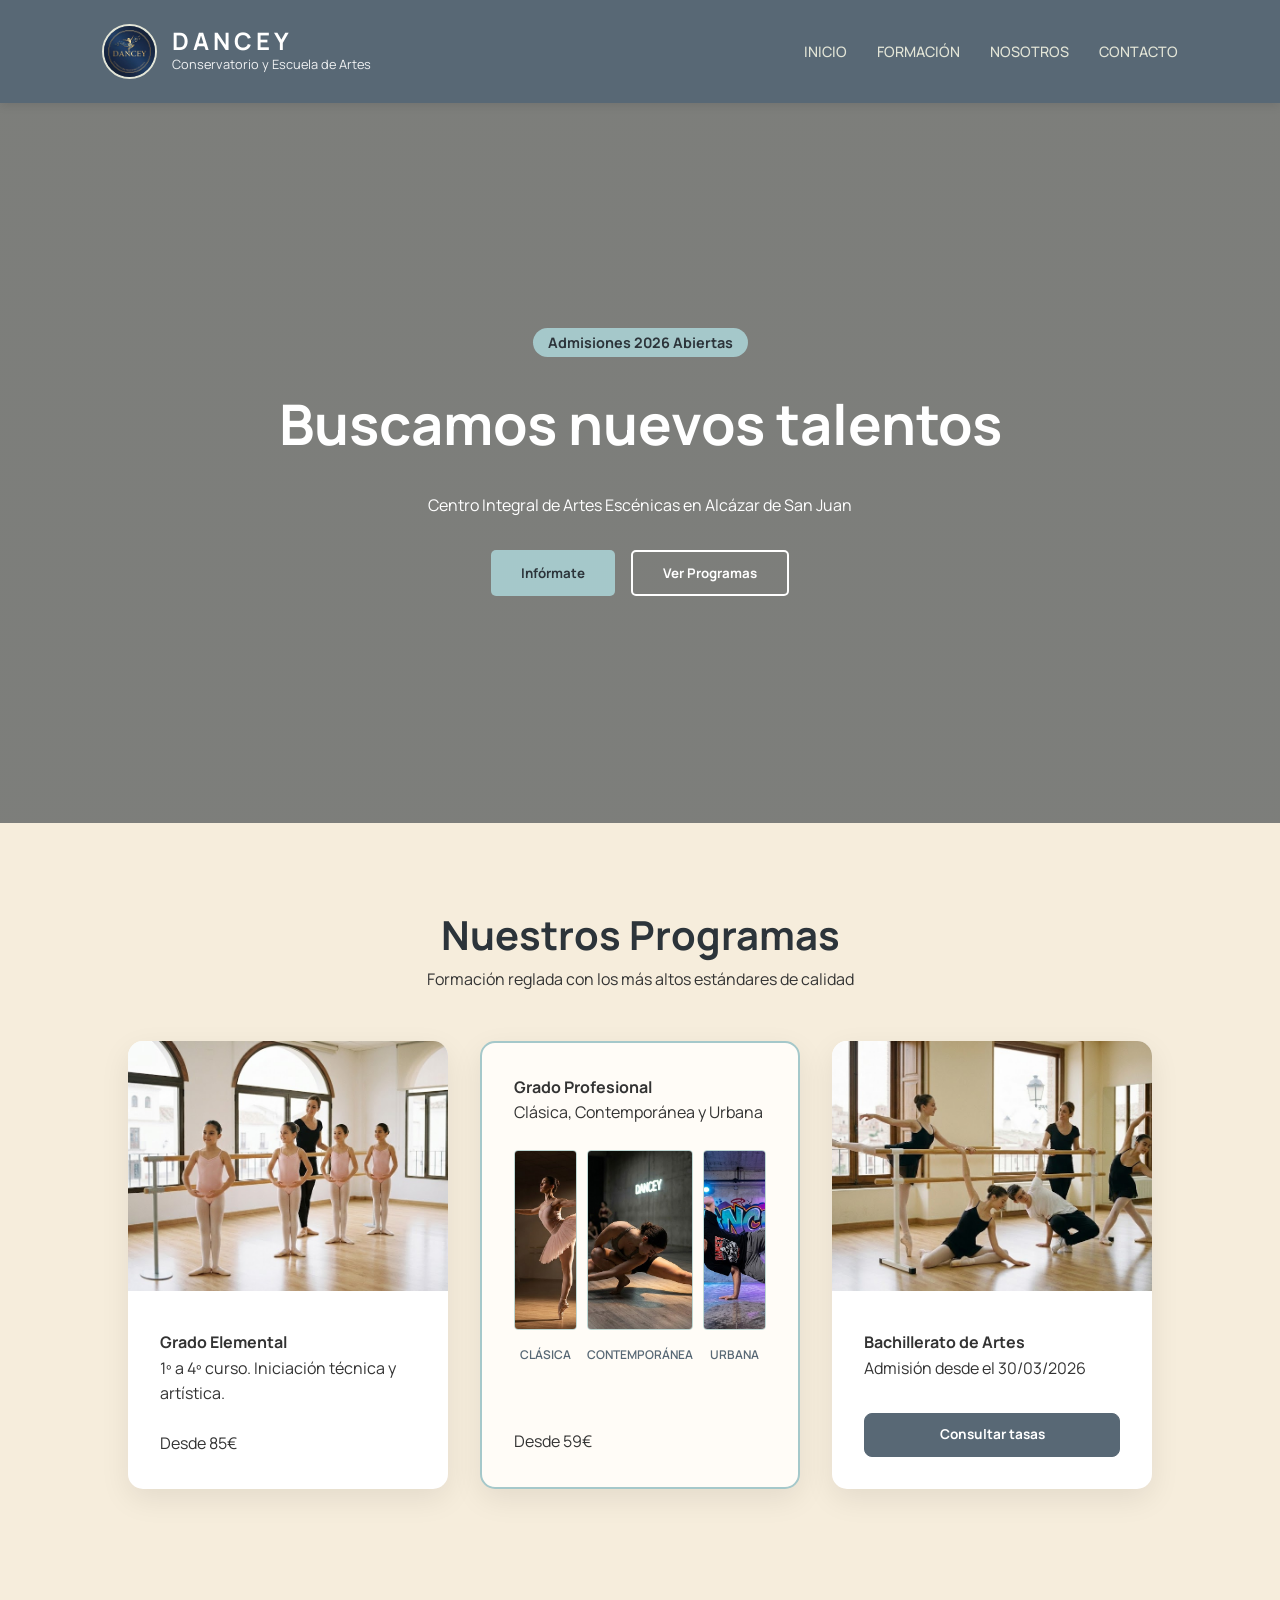
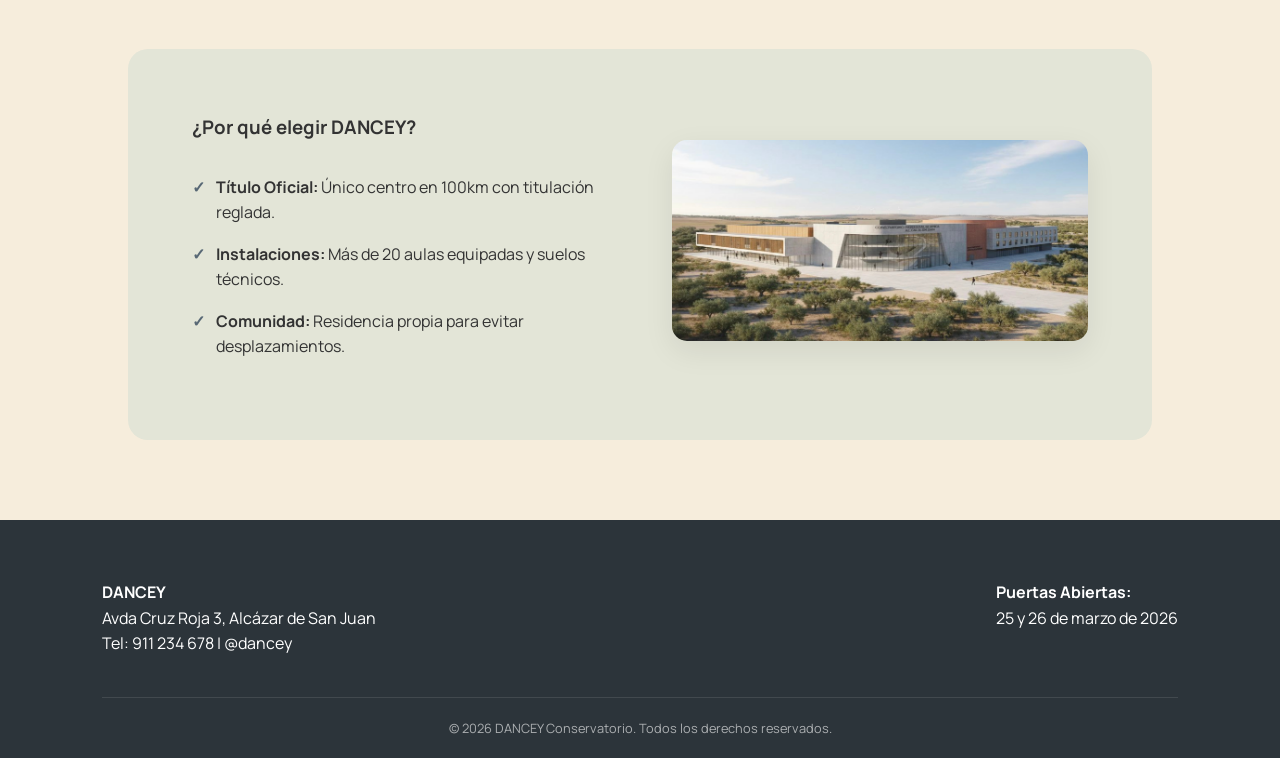
==== Dancey_3erTrimestre_MirunaCarlosAlvaroFatima/index.html @ 624750bc "Add files via upload" ====
<!DOCTYPE html>
<html lang="es">
<head>
    <meta charset="UTF-8">
    <meta name="viewport" content="width=device-width, initial-scale=1.0">
    <title>DANCEY - Conservatorio Profesional de Danza</title>
    <link rel="stylesheet" href="./css/base-style.css">
    <link rel="stylesheet" href="./css/index-style.css">
</head>
<body>

    <header>
        <div class="logo">
            <div class="logo-flex">
                <img src="./img/logo.jpeg" alt="Logo DANCEY" class="logo-img-dancey">
                
                <div class="logo-texto">
                    <h1>DANCEY</h1>
                    <p>Conservatorio y Escuela de Artes</p>
                </div>
            </div>
        </div>
        <nav>
            <ul>
                <li><a href="./index.html">Inicio</a></li>
                <li><a href="./html/formacion.html">Formación</a></li>
                <li><a href="./html/nosotros.html">Nosotros</a></li>
                <li><a href="./html/contacto.html">Contacto</a></li>
            </ul>
        </nav>
    </header>

    <section id="inicio" class="principal">
        <div class="contenido-principal">
            <span class="titulo">Admisiones 2026 Abiertas</span>
            <h2>Buscamos nuevos talentos</h2>
            <p>Centro Integral de Artes Escénicas en Alcázar de San Juan</p>
            <div class="principal-botones">
                <button class="boton-primario" onclick="location.href='#contacto'">Infórmate</button>
                <button class="boton-secundario" onclick="location.href='#formacion'">Ver Programas</button>
            </div>
        </div>
    </section>

    <section id="formacion">
        <div class="seccion-header">
            <h3>Nuestros Programas</h3>
            <p>Formación reglada con los más altos estándares de calidad</p>
        </div>
        
        <div class="cursos-contenedor">
            <article class="curso-tarjeta">
                <div class="tarjeta-imagen">
                    <img src="./img/grado-elemental.jpg" alt="Grado Elemental">
                </div>
                <div class="tarjeta-contenido">
                    <h4>Grado Elemental</h4>
                    <p>1º a 4º curso. Iniciación técnica y artística.</p>
                    <p class="precio">Desde 85€</p>
                </div>
            </article>

            <article class="curso-tarjeta tarjeta-especial">
                <div class="tarjeta-contenido">
                    <h4>Grado Profesional</h4>
                    <p>Clásica, Contemporánea y Urbana</p>
                    
                    <div class="galeria-mini">
                        <div class="galeria-mini-item">
                            <img src="./img/prof-clasica.jpg" alt="Clásica">
                            <span>Clásica</span>
                        </div>
                        <div class="galeria-mini-item">
                            <img src="./img/prof-contemporaneo.jpg" alt="Contemporánea">
                            <span>Contemporánea</span>
                        </div>
                        <div class="galeria-mini-item">
                            <img src="./img/prof-urbano.jpg" alt="Urbana">
                            <span>Urbana</span>
                        </div>
                    </div>

                    <p class="precio">Desde 59€</p>
                </div>
            </article>

            <article class="curso-tarjeta">
                <div class="tarjeta-imagen">
                    <img src="./img/bach-artes.jpg" alt="Bachillerato">
                </div>
                <div class="tarjeta-contenido">
                    <h4>Bachillerato de Artes</h4>
                    <p>Admisión desde el 30/03/2026</p>
                    <p class="precio"><a href="./html/tasas-bach.html">Consultar tasas</a></p>
                </div>
            </article>
        </div>
    </section>

    <section id="servicios">
        <div class="servicios-grid">
            <div class="servicios-texto">
                <h3>¿Por qué elegir DANCEY?</h3>
                <ul class="features-list">
                    <li><strong>Título Oficial:</strong> Único centro en 100km con titulación reglada.</li>
                    <li><strong>Instalaciones:</strong> Más de 20 aulas equipadas y suelos técnicos.</li>
                    <li><strong>Comunidad:</strong> Residencia propia para evitar desplazamientos.</li>
                </ul>
            </div>
            <div class="servicios-img">
                <img src="img/instalaciones.jpg" alt="Instalaciones DANCEY">
            </div>
        </div>
    </section>

    <footer id="contacto">
        <div class="footer-contenido">
            <div class="footer-info">
                <h4>DANCEY</h4>
                <p>Avda Cruz Roja 3, Alcázar de San Juan</p>
                <p>Tel: 911 234 678 | @dancey</p>
            </div>
            <div class="footer-evento">
                <p><strong>Puertas Abiertas:</strong></p>
                <p>25 y 26 de marzo de 2026</p>
            </div>
        </div>
        <div class="footer-boton">
            <p>&copy; 2026 DANCEY Conservatorio. Todos los derechos reservados.</p>
        </div>
    </footer>

    <script src='../js/tasas-bach.js'></script>
</body>
</html>
---- Dancey_3erTrimestre_MirunaCarlosAlvaroFatima/css/base-style.css ----
/* ==========================================================================
    MIRUNA GEORGIANA MATEI (PÁGINA COMPLETA)
   ========================================================================== */

@import url('https://fonts.googleapis.com/css2?family=Manrope:wght@300;500;700&display=swap');

:root {
    --color-principal: #f6eddc;
    --color-enlace: #e3e5d7;
    --color-enlace-visto: #bdd6d2;
    --color-contraste-1: #a5c8ca;
    --color-contraste-2: #586875;
    --color-oscuro: #2c343a;
    --color-texto: #333;
    --fuente-manrope: 'Manrope', sans-serif;
    --shadow: 0 10px 30px rgba(0,0,0,0.08);
}

* {
    margin: 0;
    padding: 0;
    box-sizing: border-box;
}

body {
    font-family: var(--fuente-manrope);
    background-color: var(--color-principal);
    color: var(--color-texto);
    line-height: 1.6;
    overflow-x: hidden;
}

/* ==========================================================================
    2. ESTRUCTURA (Header, Logo, Nav, Footer)
   ========================================================================== */

/* --- Header General --- */
header {
    background-color: var(--color-contraste-2);
    color: white;
    padding: 1.5rem 8%;
    display: flex;
    justify-content: space-between;
    align-items: center;
    position: sticky;
    top: 0;
    z-index: 1000;
    box-shadow: 0 2px 10px rgba(0,0,0,0.1);
}

/* --- Logo --- */
.logo-flex {
    display: flex;
    align-items: center;
    gap: 15px; 
}

.logo-img-dancey {
    width: 55px;
    height: 55px;
    border-radius: 50%; 
    object-fit: cover;  
    border: 2px solid var(--color-enlace); 
    background-color: white; 
}

.logo-texto h1 { 
    margin: 0; 
    line-height: 1.1; 
    font-size: 1.5rem; 
    letter-spacing: 4px; 
}

.logo-texto p { 
    margin: 0; 
    font-size: 0.8rem; 
    opacity: 0.9; 
}

/* --- Navegación --- */
nav ul { 
    display: flex; 
    list-style: none; 
}

nav ul li { 
    margin-left: 30px; 
}

nav a {
    text-decoration: none;
    color: var(--color-enlace);
    font-weight: 500;
    font-size: 0.9rem;
    text-transform: uppercase;
    transition: 0.3s;
}

nav a:hover { 
    color: white; 
}

/* --- Footer --- */
footer {
    background-color: var(--color-oscuro);
    color: white;
    padding: 60px 8% 20px;
}

.footer-contenido {
    display: flex;
    justify-content: space-between;
    border-bottom: 1px solid rgba(255,255,255,0.1);
    padding-bottom: 40px;
    margin-bottom: 20px;
}

.footer-boton { 
    text-align: center; 
    font-size: 0.8rem; 
    opacity: 0.6; 
}
---- Dancey_3erTrimestre_MirunaCarlosAlvaroFatima/css/index-style.css ----
/* ==========================================================================
    MIRUNA GEORGIANA MATEI - DANCEY CSS COMPLETO
   ========================================================================== */

/* 1. CONFIGURACIÓN GLOBAL Y VARIABLES */
@import url('https://fonts.googleapis.com/css2?family=Manrope:wght@300;500;700&display=swap');

:root {
    --color-principal: #f6eddc;
    --color-enlace: #e3e5d7;
    --color-enlace-visto: #bdd6d2;
    --color-contraste-1: #a5c8ca;
    --color-contraste-2: #586875;
    --color-oscuro: #2c343a;
    --color-texto: #333;
    --fuente-manrope: 'Manrope', sans-serif;
    --shadow: 0 10px 30px rgba(0,0,0,0.08);
}


/* 2. ESTRUCTURA Y SECCIONES */
section {
    padding: 5rem 10%;
}

.seccion-header {
    text-align: center;
    margin-bottom: 3rem;
}

.seccion-header h3 {
    font-size: 2.5rem;
    color: var(--color-oscuro);
}

/* 3. HERO SECTION */
.principal {
    height: 80vh;
    background: linear-gradient(rgba(44, 52, 58, 0.6), rgba(44, 52, 58, 0.6)), 
                url('../img/hero-dance.jpg') center/cover no-repeat;
    display: flex;
    align-items: center;
    justify-content: center;
    text-align: center;
    color: white;
}

.titulo {
    background-color: var(--color-contraste-1);
    padding: 5px 15px;
    border-radius: 20px;
    font-size: 0.9rem;
    font-weight: bold;
    color: var(--color-oscuro);
}

.principal h2 {
    font-size: 3.5rem;
    margin: 1.5rem 0;
}

.principal-botones {
    margin-top: 2rem;
    display: flex;
    gap: 1rem;
    justify-content: center;
}

/* 4. BOTONES */
button {
    padding: 12px 30px;
    border-radius: 5px;
    cursor: pointer;
    font-family: var(--fuente-manrope);
    font-weight: bold;
    transition: all 0.3s ease;
    border: none;
}

.boton-primario {
    background-color: var(--color-contraste-1);
    color: var(--color-oscuro);
}

.boton-secundario {
    background-color: transparent;
    border: 2px solid white;
    color: white;
}

button:hover {
    transform: translateY(-3px);
    box-shadow: 0 5px 15px rgba(0,0,0,0.2);
}

/* 5. GRID DE CURSOS */
.cursos-contenedor {
    display: grid;
    grid-template-columns: repeat(3, 1fr);
    gap: 2rem;
    align-items: stretch;
    width: 100%;
}

.curso-tarjeta {
    background: white;
    border-radius: 15px;
    overflow: hidden;
    box-shadow: var(--shadow);
    transition: 0.3s;
    display: flex;
    flex-direction: column;
}

.tarjeta-imagen img {
    width: 100%;
    height: 250px;
    object-fit: cover;
}

.tarjeta-contenido {
    padding: 2rem;
    flex-grow: 1;
    display: flex;
    flex-direction: column;
}

/* TARJETA ESPECIAL (GRADO PROFESIONAL) */
.tarjeta-especial {
    border: 2px solid var(--color-contraste-1);
    background-color: #fffcf7;
}

/* MINI GALERÍA: IMÁGENES ESTRECHAS Y ALARGADAS */
.galeria-mini {
    display: grid;
    grid-template-columns: repeat(3, 1fr);
    gap: 10px;
    margin: 1.5rem 0;
}

.galeria-mini-item {
    text-align: center;
}

.galeria-mini-item img {
    width: 100%;
    height: 180px; 
    border-radius: 4px;
    object-fit: cover;
    border: 1px solid var(--color-enlace-visto);
    transition: transform 0.3s ease;
}

.galeria-mini-item img:hover {
    transform: scale(1.03);
}

.galeria-mini-item span {
    font-size: 0.75rem;
    font-weight: 600;
    display: block;
    margin-top: 8px;
    color: var(--color-contraste-2);
    text-transform: uppercase;
}

/* BOTÓN DE TASAS ESTILIZADO */
.precio {
    margin-top: auto;
    padding-top: 1.5rem;
}

.precio a {
    display: inline-block;
    text-decoration: none;
    background-color: var(--color-contraste-2);
    color: white;
    padding: 10px 20px;
    border-radius: 8px;
    font-size: 0.85rem;
    font-weight: bold;
    transition: all 0.3s ease;
    border: 1.5px solid var(--color-contraste-2);
    text-align: center;
    width: 100%;
}

.precio a:hover {
    background-color: transparent;
    color: var(--color-contraste-2);
}

/* 6. SECCIÓN SERVICIOS */
.servicios-grid {
    display: grid;
    grid-template-columns: 1fr 1fr;
    align-items: center;
    gap: 4rem;
    background: var(--color-enlace);
    padding: 4rem;
    border-radius: 20px;
}

.features-list {
    list-style: none;
    margin-top: 2rem;
}

.features-list li {
    margin-bottom: 1rem;
    padding-left: 1.5rem;
    position: relative;
}

.features-list li::before {
    content: '✓';
    position: absolute;
    left: 0;
    color: var(--color-contraste-2);
    font-weight: bold;
}

.servicios-img img {
    width: 100%;
    border-radius: 15px;
    box-shadow: var(--shadow);
}

/* ==========================================================================
    7. MEDIA QUERIES (RESPONSIVE)
   ========================================================================== */

/* Tablets y pantallas medianas */
@media (min-width: 851px) and (max-width: 1024px) {
    section {
        padding: 4rem 5%;
    }
    
    .principal h2 {
        font-size: 2.8rem;
    }
}

/* Móviles */
@media (max-width: 850px) {
    .cursos-contenedor {
        grid-template-columns: 1fr; /* Una tarjeta por fila */
    }

    .servicios-grid {
        grid-template-columns: 1fr;
        padding: 2rem;
        gap: 2rem;
    }

    .principal h2 {
        font-size: 2.2rem;
    }

    .principal-botones {
        flex-direction: column;
    }
}
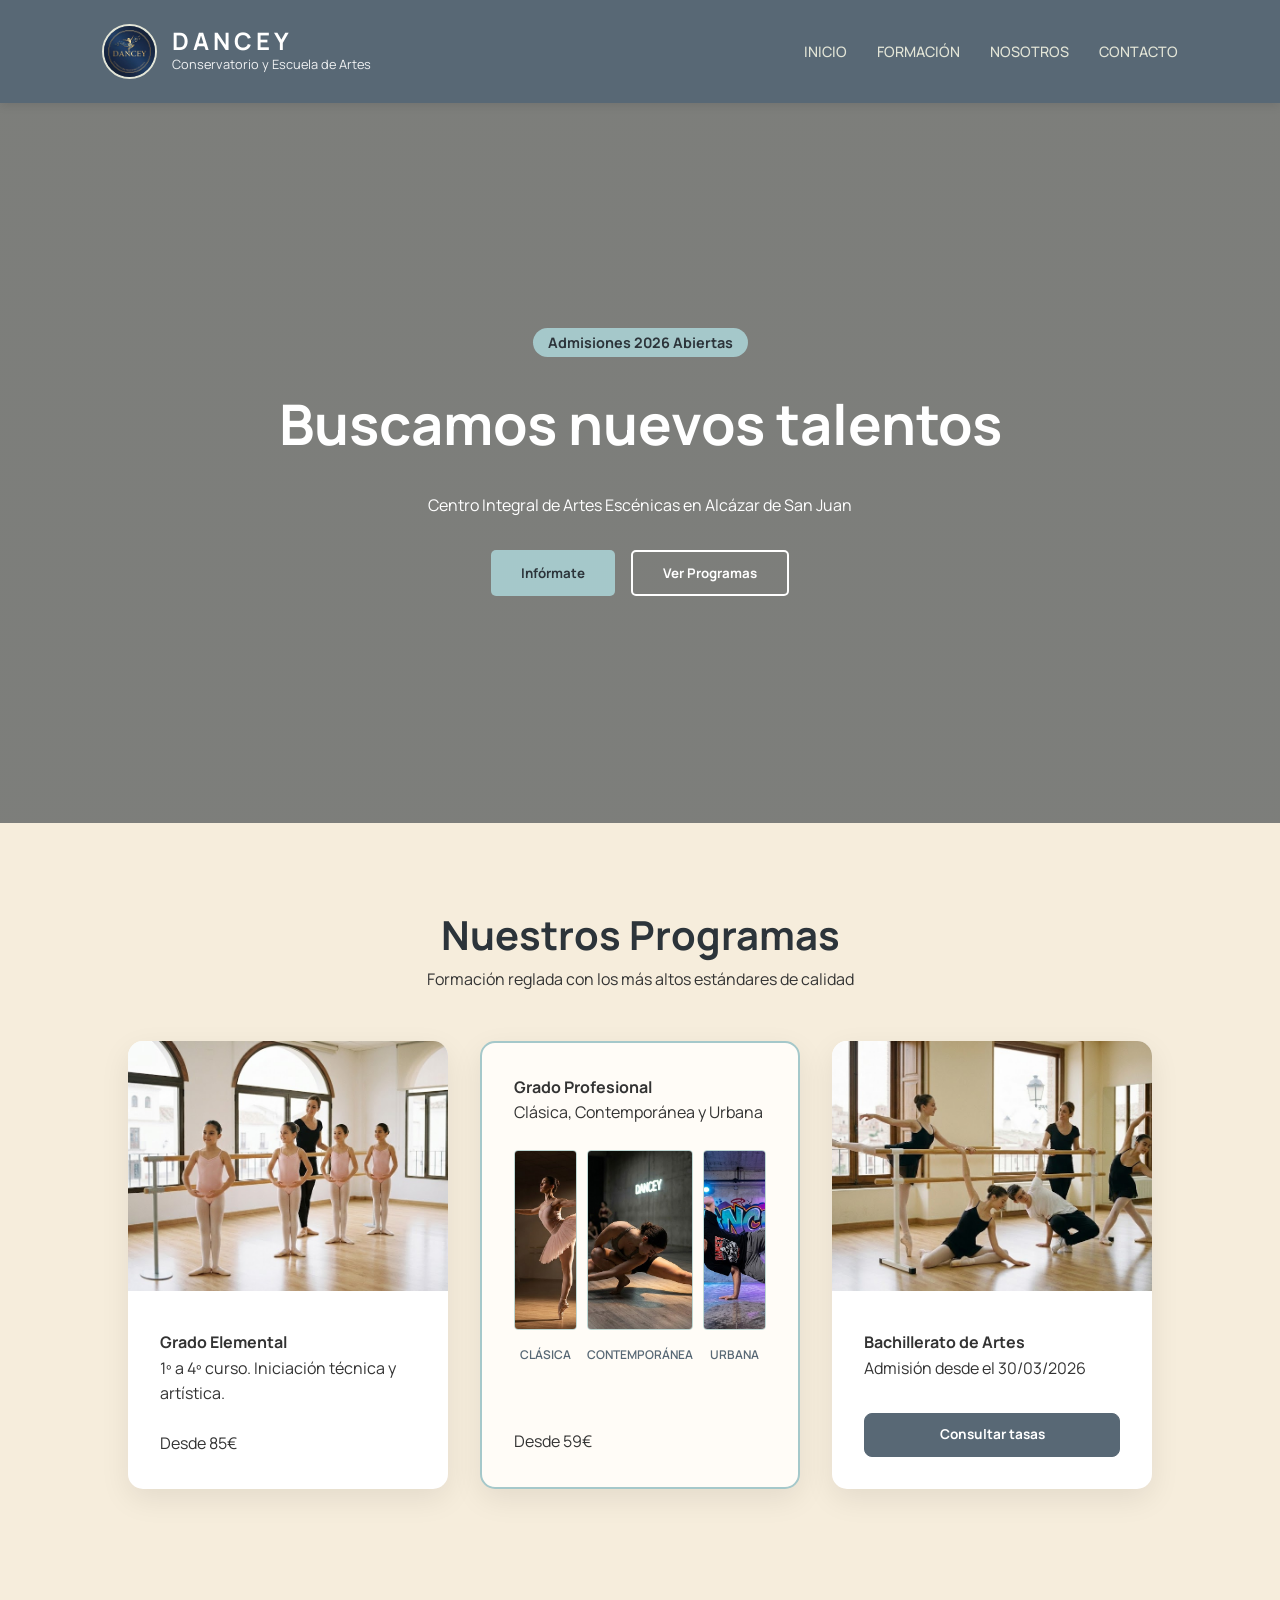
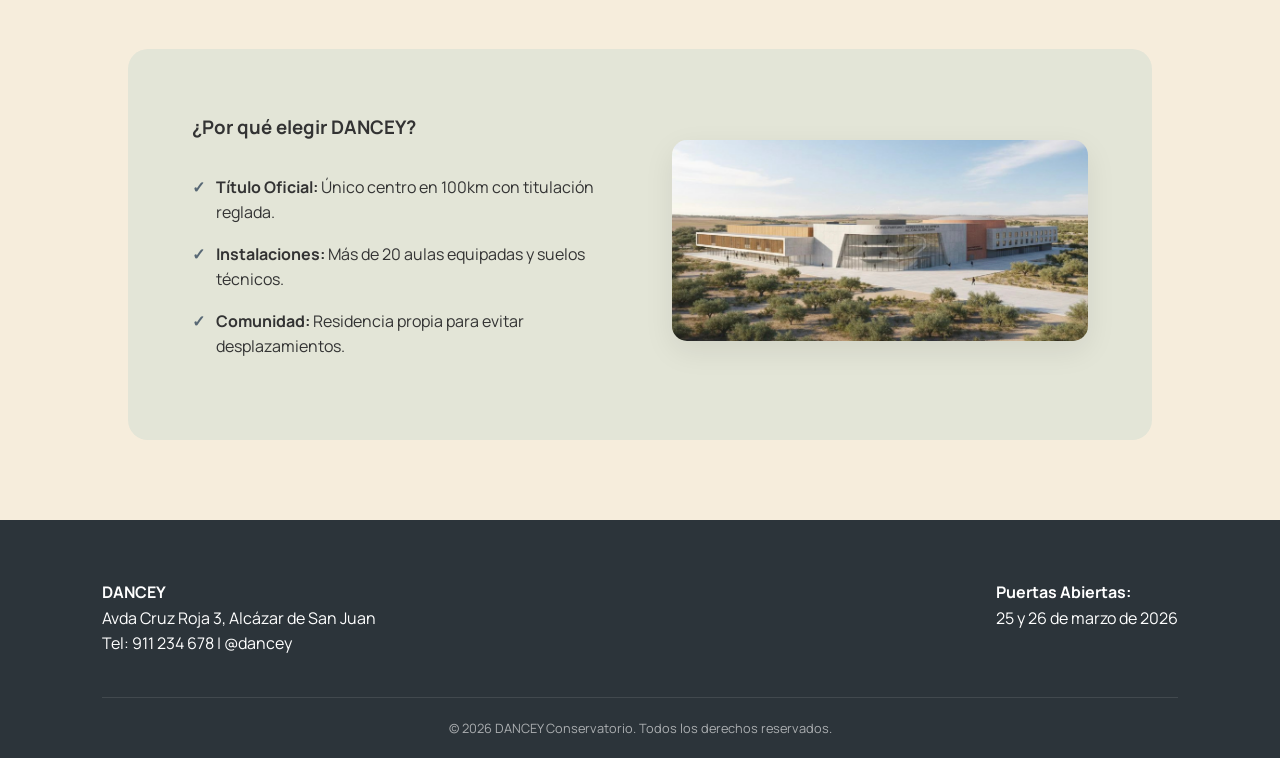
==== commit 5ed1dde0: "cambios finales nos dieron errores que al princpio no daban, pero fuero arreglados" ====
--- a/Dancey_3erTrimestre_MirunaCarlosAlvaroFatima/index.html
+++ b/Dancey_3erTrimestre_MirunaCarlosAlvaroFatima/index.html
@@ -7,28 +7,28 @@
     <link rel="stylesheet" href="./css/base-style.css">
     <link rel="stylesheet" href="./css/index-style.css">
 </head>
-<body>
+<body onresize="visibilityCheck()" onload="visibilityCheck()">
+        <header>
+            <div class="menu">
+                <div class="logo-flex">
+                    <img src="./img/logo.jpeg" alt="Logo DANCEY" class="logo-img-dancey">
 
-    <header>
-        <div class="logo">
-            <div class="logo-flex">
-                <img src="./img/logo.jpeg" alt="Logo DANCEY" class="logo-img-dancey">
-                
-                <div class="logo-texto">
-                    <h1>DANCEY</h1>
-                    <p>Conservatorio y Escuela de Artes</p>
+                    <div class="logo-texto">
+                        <h1>DANCEY</h1>
+                        <p>Conservatorio y Escuela de Artes</p>
+                    </div>
                 </div>
+                <nav>
+                    <ul>
+                        <li><a href="./index.html">Inicio</a></li>
+                        <li><a href="html/formacion.html">Formación</a></li>
+                        <li><a href="html/nosotros.html">Nosotros</a></li>
+                        <li><a href="html/contacto.html">Contacto</a></li>
+                    </ul>
+                </nav>
             </div>
-        </div>
-        <nav>
-            <ul>
-                <li><a href="./index.html">Inicio</a></li>
-                <li><a href="./html/formacion.html">Formación</a></li>
-                <li><a href="./html/nosotros.html">Nosotros</a></li>
-                <li><a href="./html/contacto.html">Contacto</a></li>
-            </ul>
-        </nav>
-    </header>
+            <button id="compact">↑</button>
+        </header>
 
     <section id="inicio" class="principal">
         <div class="contenido-principal">
@@ -129,7 +129,6 @@
             <p>&copy; 2026 DANCEY Conservatorio. Todos los derechos reservados.</p>
         </div>
     </footer>
-
-    <script src='../js/tasas-bach.js'></script>
+    <script src='js/menu-externo.js'></script>
 </body>
 </html>
--- a/Dancey_3erTrimestre_MirunaCarlosAlvaroFatima/css/base-style.css
+++ b/Dancey_3erTrimestre_MirunaCarlosAlvaroFatima/css/base-style.css
@@ -36,16 +36,44 @@
 
 /* --- Header General --- */
 header {
+    position: sticky;
+    top: 0;
+}
+
+.menu {
     background-color: var(--color-contraste-2);
     color: white;
     padding: 1.5rem 8%;
     display: flex;
     justify-content: space-between;
     align-items: center;
-    position: sticky;
     top: 0;
     z-index: 1000;
     box-shadow: 0 2px 10px rgba(0,0,0,0.1);
+    overflow:scroll;
+}
+
+#compact {
+    background-color: var(--color-contraste-2);
+    display: none;
+    border-radius: 0;
+    color: white;
+    font-family: var(--fuente-manrope);
+    padding: 0.2em 0.9em;
+    cursor: pointer;
+    border: 1px solid var(--color-contraste-2);
+    border-top: 0;
+    border-left: 0;
+    border-bottom-left-radius: 2px;
+    border-bottom-right-radius: 2px;
+    position: absolute;
+}
+
+#compact:hover {
+    background: transparent;
+    color: var(--color-texto);
+    transform: none;
+    box-shadow: 0;
 }
 
 /* --- Logo --- */
